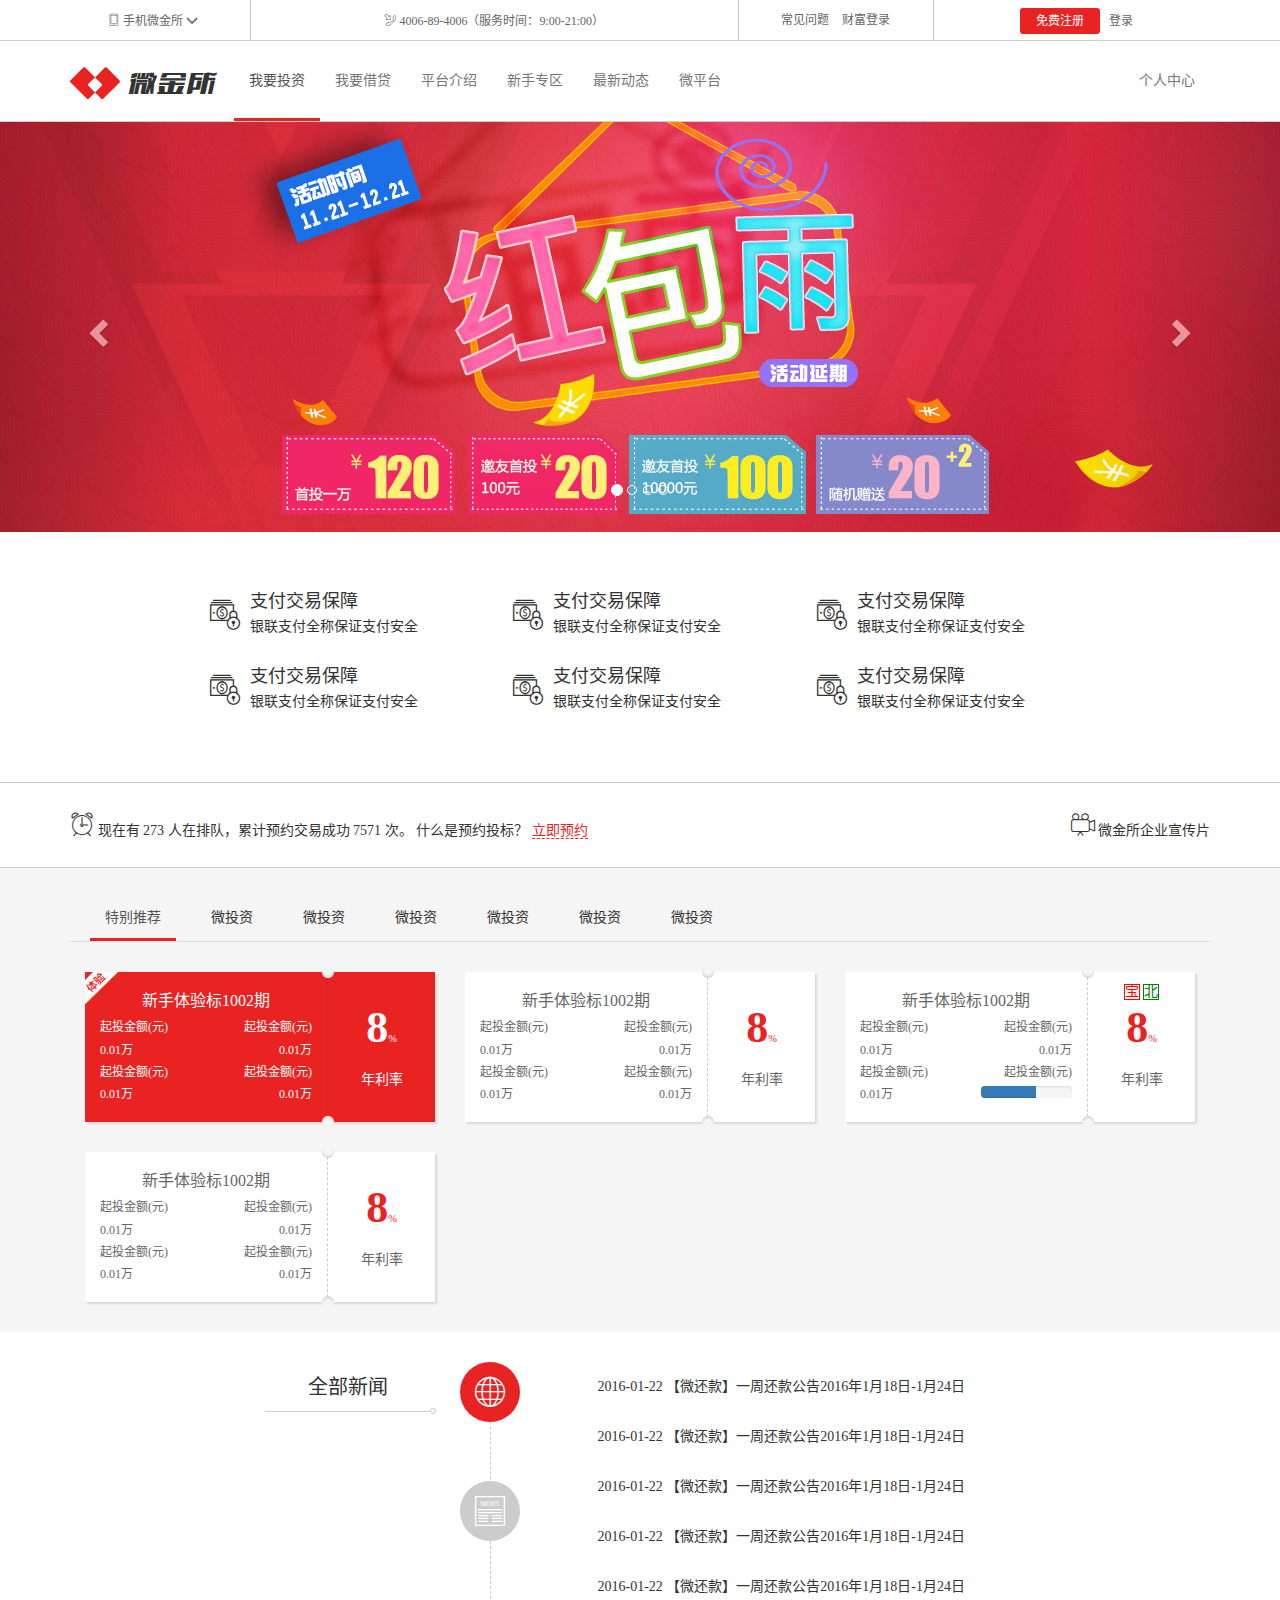
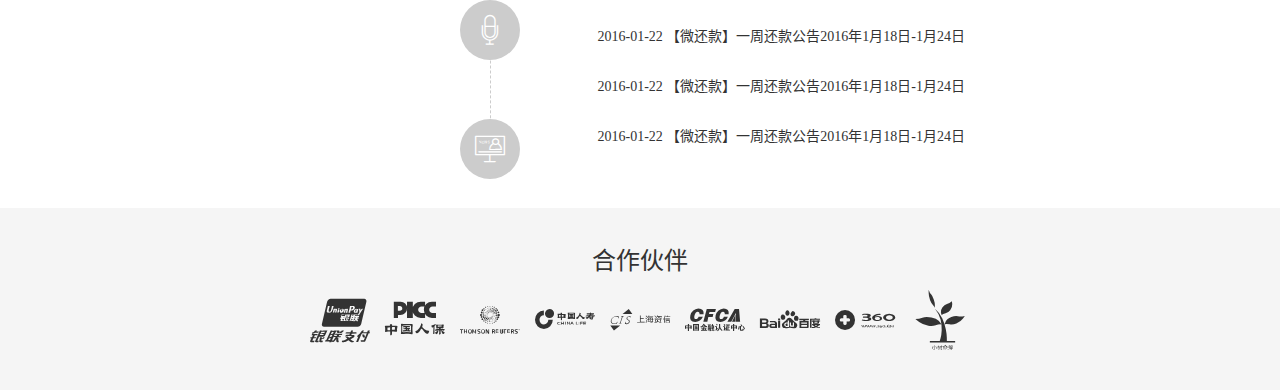
==== product/wjs/index.html @ e246fa55 "resume-0.6" ====
<!DOCTYPE html>
<html lang="zh-CN">
<head>
  <meta charset="utf-8">
  <meta http-equiv="X-UA-Compatible" content="IE=edge">
  <meta name="viewport" content="width=device-width, initial-scale=1,user-scalable=0">
  <title>微金所-传智播客</title>
  <link href="lib/bootstrap/css/bootstrap.css" rel="stylesheet">
  <!--[if lt IE 9]>
  <script src="lib/html5shiv/html5shiv.min.js"></script>
  <script src="lib/respond/respond.js"></script>
  <![endif]-->
  <link rel="stylesheet" href="css/index.css"/>
</head>
<body>
  <!--顶部通栏-->
  <header class="wjs_header hidden-sm hidden-xs">
    <div class="container">
      <div class="row">
        <div class="col-md-2">
          <a href="#" class="wjs_app">
            <span class="wjs_icon wjs_icon_phone"></span>
            <span>手机微金所</span>
            <span class="glyphicon glyphicon-menu-down"></span>
            <img src="images/code.jpg" alt=""/>
          </a>
        </div>
        <div class="col-md-5">
          <span class="wjs_icon wjs_icon_tel"></span>
          <span>4006-89-4006（服务时间：9:00-21:00）</span>
        </div>
        <div class="col-md-2">
          <a href="#">常见问题</a>
          <a href="#" class="m_l10">财富登录</a>
        </div>
        <div class="col-md-3">
          <a href="#" class="btn btn-register btn-xs">免费注册</a>
          <a href="#" class="btn btn-login btn-xs">登录</a>
        </div>
      </div>
    </div>
  </header>
  <!--导航栏-->
  <nav class="navbar wjs_nav" data-spy="affix"  data-offset-top="200">
    <div class="container">
      <div class="navbar-header">
        <button type="button" class="navbar-toggle collapsed" data-toggle="collapse" data-target="#bs-example-navbar-collapse-1" aria-expanded="false">
          <span class="sr-only">Toggle navigation</span>
          <span class="icon-bar"></span>
          <span class="icon-bar"></span>
          <span class="icon-bar"></span>
        </button>
        <a class="navbar-brand" href="#">
          <span class="wjs_icon wjs_icon_logo"></span>
          <span class="wjs_icon wjs_icon_word"></span>
        </a>
      </div>
      <div class="collapse navbar-collapse" id="bs-example-navbar-collapse-1">
        <ul class="nav navbar-nav">
          <li class="active"><a href="#">我要投资</a></li>
          <li><a href="#">我要借贷</a></li>
          <li><a href="#">平台介绍</a></li>
          <li><a href="#">新手专区</a></li>
          <li><a href="#">最新动态</a></li>
          <li><a href="#">微平台</a></li>
        </ul>
        <ul class="nav navbar-nav navbar-right hidden-sm">
          <li><a href="#">个人中心</a></li>
        </ul>
      </div>
    </div>
  </nav>
  <!--轮播图-->
  <div class="wjs_banner">
    <div id="carousel-example-generic" class="carousel slide" data-ride="carousel">
      <ol class="carousel-indicators"></ol>
      <div class="carousel-inner" role="listbox"></div>
      <a class="left carousel-control" href="#carousel-example-generic" role="button" data-slide="prev">
        <span class="glyphicon glyphicon-chevron-left" aria-hidden="true"></span>
        <span class="sr-only">Previous</span>
      </a>
      <a class="right carousel-control" href="#carousel-example-generic" role="button" data-slide="next">
        <span class="glyphicon glyphicon-chevron-right" aria-hidden="true"></span>
        <span class="sr-only">Next</span>
      </a>
    </div>
  </div>
  <!--信息-->
  <div class="wjs_info hidden-xs">
    <div class="container">
      <div class="row">
        <div class="col-md-4 col-sm-6">
          <a href="#" class="media">
            <div class="media-left">
              <span class="wjs_icon wjs_icon_E903"></span>
            </div>
            <div class="media-body">
              <h4 class="media-heading">支付交易保障</h4>
              <p>银联支付全称保证支付安全</p>
            </div>
          </a>
        </div>
        <div class="col-md-4 col-sm-6">
          <a  href="#" class="media">
            <div class="media-left">
              <span class="wjs_icon wjs_icon_E903"></span>
            </div>
            <div class="media-body">
              <h4 class="media-heading">支付交易保障</h4>
              <p>银联支付全称保证支付安全</p>
            </div>
          </a>
        </div>
        <div class="col-md-4 col-sm-6">
          <a  href="#" class="media">
            <div class="media-left">
              <span class="wjs_icon wjs_icon_E903"></span>
            </div>
            <div class="media-body">
              <h4 class="media-heading">支付交易保障</h4>
              <p>银联支付全称保证支付安全</p>
            </div>
          </a>
        </div>
        <div class="col-md-4 col-sm-6">
          <a href="#" class="media">
            <div class="media-left">
              <span class="wjs_icon wjs_icon_E903"></span>
            </div>
            <div class="media-body">
              <h4 class="media-heading">支付交易保障</h4>
              <p>银联支付全称保证支付安全</p>
            </div>
          </a>
        </div>
        <div class="col-md-4 col-sm-6">
          <a  href="#" class="media">
            <div class="media-left">
              <span class="wjs_icon wjs_icon_E903"></span>
            </div>
            <div class="media-body">
              <h4 class="media-heading">支付交易保障</h4>
              <p>银联支付全称保证支付安全</p>
            </div>
          </a>
        </div>
        <div class="col-md-4 col-sm-6">
          <a href="#" class="media">
            <div class="media-left">
              <span class="wjs_icon wjs_icon_E903"></span>
            </div>
            <div class="media-body">
              <h4 class="media-heading">支付交易保障</h4>
              <p>银联支付全称保证支付安全</p>
            </div>
          </a>
        </div>
      </div>
    </div>
  </div>
  <!--预约-->
  <div class="wjs_book">
    <div class="container">
      <div class="pull-left">
        <span class="wjs_icon wjs_icon_E906"></span>
        <span> 现在有 273 人在排队，累计预约交易成功 7571 次。 什么是预约投标？</span>
        <a class="book_link" href="#">立即预约</a>
      </div>
      <div class="pull-right hidden-xs">
        <a class="media_link" href="#">
          <span class="wjs_icon wjs_icon_E905"></span>
          <span>微金所企业宣传片</span>
        </a>
      </div>
    </div>
  </div>
  <!--产品-->
  <div class="wjs_product">
    <div class="container">
      <div class="wjs_product_tabsParent">
        <ul class="nav nav-tabs" role="tablist">
          <li role="presentation" class="active"><a href="#wjs_product_tab01" aria-controls="home" role="tab" data-toggle="tab">特别推荐</a></li>
          <li role="presentation"><a href="#wjs_product_tab02" aria-controls="profile" role="tab" data-toggle="tab">微投资</a></li>
          <li role="presentation"><a href="#wjs_product_tab03" aria-controls="messages" role="tab" data-toggle="tab">微投资</a></li>
          <li role="presentation"><a href="#wjs_product_tab04" aria-controls="settings" role="tab" data-toggle="tab">微投资</a></li>
          <li role="presentation"><a href="#wjs_product_tab05" aria-controls="profile" role="tab" data-toggle="tab">微投资</a></li>
          <li role="presentation"><a href="#wjs_product_tab06" aria-controls="messages" role="tab" data-toggle="tab">微投资</a></li>
          <li role="presentation"><a href="#wjs_product_tab07" aria-controls="settings" role="tab" data-toggle="tab">微投资</a></li>
        </ul>
      </div>
      <div class="tab-content">
        <div role="tabpanel" class="tab-pane active" id="wjs_product_tab01">
          <div class="col-xs-12 col-sm-6 col-md-4">
            <a href="#" class="product_box active">
              <div class="box_right">
                <p><b>8</b><sub>%</sub></p>
                <p>年利率</p>
              </div>
              <div class="box_left">
                <h3>新手体验标1002期</h3>
                <div class="col-xs-6 text-left">
                  <p>起投金额(元)</p>
                  <p>0.01万</p>
                </div>
                <div class="col-xs-6 text-right">
                  <p>起投金额(元)</p>
                  <p>0.01万</p>
                </div>
                <div class="col-xs-6 text-left">
                  <p>起投金额(元)</p>
                  <p>0.01万</p>
                </div>
                <div class="col-xs-6 text-right">
                  <p>起投金额(元)</p>
                  <p>0.01万</p>
                </div>
              </div>
            </a>
          </div>
          <div class="col-xs-12 col-sm-6 col-md-4">
            <a href="#" class="product_box">
              <div class="box_right">
                <p><b>8</b><sub>%</sub></p>
                <p>年利率</p>
              </div>
              <div class="box_left">
                <h3>新手体验标1002期</h3>
                <div class="col-xs-6 text-left">
                  <p>起投金额(元)</p>
                  <p>0.01万</p>
                </div>
                <div class="col-xs-6 text-right">
                  <p>起投金额(元)</p>
                  <p>0.01万</p>
                </div>
                <div class="col-xs-6 text-left">
                  <p>起投金额(元)</p>
                  <p>0.01万</p>
                </div>
                <div class="col-xs-6 text-right">
                  <p>起投金额(元)</p>
                  <p>0.01万</p>
                </div>
              </div>
            </a>
          </div>
          <div class="col-xs-12 col-sm-6 col-md-4">
            <a href="#" class="product_box">
              <div class="box_right">
                <div class="wjs_tip">
                  <!-- tooltip 是需要手动初始化 -->
                  <span class="red" data-toggle="tooltip" data-placement="top" title="微金宝">宝</span>
                  <span class="green" data-toggle="tooltip" data-placement="top" title="北京市">北</span>
                </div>
                <p><b>8</b><sub>%</sub></p>
                <p>年利率</p>
              </div>
              <div class="box_left">
                <h3>新手体验标1002期</h3>
                <div class="col-xs-6 text-left">
                  <p>起投金额(元)</p>
                  <p>0.01万</p>
                </div>
                <div class="col-xs-6 text-right">
                  <p>起投金额(元)</p>
                  <p>0.01万</p>
                </div>
                <div class="col-xs-6 text-left">
                  <p>起投金额(元)</p>
                  <p>0.01万</p>
                </div>
                <div class="col-xs-6 text-right">
                  <p>起投金额(元)</p>
                  <div class="progress">
                    <div class="progress-bar" role="progressbar" aria-valuenow="60" aria-valuemin="0" aria-valuemax="100" style="width: 60%;">
                      <span class="sr-only">60% Complete</span>
                    </div>
                  </div>
                </div>
              </div>
            </a>
          </div>
          <div class="col-xs-12 col-sm-6 col-md-4">
            <a href="#" class="product_box">
              <div class="box_right">
                <p><b>8</b><sub>%</sub></p>
                <p>年利率</p>
              </div>
              <div class="box_left">
                <h3>新手体验标1002期</h3>
                <div class="col-xs-6 text-left">
                  <p>起投金额(元)</p>
                  <p>0.01万</p>
                </div>
                <div class="col-xs-6 text-right">
                  <p>起投金额(元)</p>
                  <p>0.01万</p>
                </div>
                <div class="col-xs-6 text-left">
                  <p>起投金额(元)</p>
                  <p>0.01万</p>
                </div>
                <div class="col-xs-6 text-right">
                  <p>起投金额(元)</p>
                  <p>0.01万</p>
                </div>
              </div>
            </a>
          </div>
        </div>
        <div role="tabpanel" class="tab-pane" id="wjs_product_tab02">2</div>
        <div role="tabpanel" class="tab-pane" id="wjs_product_tab03">3</div>
        <div role="tabpanel" class="tab-pane" id="wjs_product_tab04">4</div>
        <div role="tabpanel" class="tab-pane" id="wjs_product_tab05">5</div>
        <div role="tabpanel" class="tab-pane" id="wjs_product_tab06">6</div>
        <div role="tabpanel" class="tab-pane" id="wjs_product_tab07">7</div>
      </div>
    </div>
  </div>
  <!--新闻-->
  <div class="wjs_news">
    <div class="container">
      <div class="row">
        <div class="col-md-2 col-md-offset-2">
          <div class="wjs_news_title">全部新闻</div>
        </div>
        <div class="col-md-1">
          <div class="wjs_news_line hidden-sm hidden-xs"></div>
          <ul class="nav wjs_news_tabs" role="tablist">
            <li role="presentation" class="active">
              <a href="#home" aria-controls="home" role="tab" data-toggle="tab">
                <span class="wjs_icon wjs_icon_new01"></span>
              </a>
            </li>
            <li role="presentation">
              <a href="#profile" aria-controls="profile" role="tab" data-toggle="tab">
                <span class="wjs_icon wjs_icon_new02"></span>
              </a>
            </li>
            <li role="presentation">
              <a href="#messages" aria-controls="messages" role="tab" data-toggle="tab">
                <span class="wjs_icon wjs_icon_new03"></span>
              </a>
            </li>
            <li role="presentation">
              <a href="#settings" aria-controls="settings" role="tab" data-toggle="tab">
                <span class="wjs_icon wjs_icon_new04"></span>
              </a>
            </li>
          </ul>
        </div>
        <div class="col-md-7">
          <div class="tab-content">
            <div role="tabpanel" class="tab-pane active" id="home">
              <ul>
                <li><span class="hidden-xs">2016-01-22</span> 【微还款】一周还款公告2016年1月18日-1月24日</li>
                <li><span class="hidden-xs">2016-01-22</span> 【微还款】一周还款公告2016年1月18日-1月24日</li>
                <li><span class="hidden-xs">2016-01-22</span> 【微还款】一周还款公告2016年1月18日-1月24日</li>
                <li><span class="hidden-xs">2016-01-22</span> 【微还款】一周还款公告2016年1月18日-1月24日</li>
                <li><span class="hidden-xs">2016-01-22</span> 【微还款】一周还款公告2016年1月18日-1月24日</li>
                <li><span class="hidden-xs">2016-01-22</span> 【微还款】一周还款公告2016年1月18日-1月24日</li>
                <li><span class="hidden-xs">2016-01-22</span> 【微还款】一周还款公告2016年1月18日-1月24日</li>
                <li><span class="hidden-xs">2016-01-22</span> 【微还款】一周还款公告2016年1月18日-1月24日</li>
              </ul>
            </div>
            <div role="tabpanel" class="tab-pane" id="profile">2</div>
            <div role="tabpanel" class="tab-pane" id="messages">3</div>
            <div role="tabpanel" class="tab-pane" id="settings">4</div>
          </div>
        </div>
      </div>
    </div>
  </div>
  <!--合作伙伴-->
  <footer class="wjs_footer">
    <div class="container">
      <h3 class="text-center">合作伙伴</h3>
      <ul>
        <li><a href="#" class="wjs_icon wjs_icon_partner01"></a></li>
        <li><a href="#" class="wjs_icon wjs_icon_partner02"></a></li>
        <li><a href="#" class="wjs_icon wjs_icon_partner03"></a></li>
        <li><a href="#" class="wjs_icon wjs_icon_partner04"></a></li>
        <li><a href="#" class="wjs_icon wjs_icon_partner05"></a></li>
        <li><a href="#" class="wjs_icon wjs_icon_partner06"></a></li>
        <li><a href="#" class="wjs_icon wjs_icon_partner07"></a></li>
        <li><a href="#" class="wjs_icon wjs_icon_partner08"></a></li>
        <li><a href="#" class="wjs_icon wjs_icon_partner09"></a></li>
      </ul>
    </div>
  </footer>

  <!--点盒子内容模板-->
  <script type="text/template" id="template_point">
    <%_.each(model,function(item,i){%>
      <li data-target="#carousel-example-generic" data-slide-to="<%=i%>" class="<%=i==0?'active':''%>"></li>
    <%});%>
  </script>
    <!--图片内容模板 -->
  <script type="text/template" id="template_item">
    <%_.each(model.list,function(item,i){%>
      <div class="item <%=i==0?'active':''%>">
        <%if(model.isMobile){%>
          <!--适配移动端 背景在移动端是没有办法做自适应的 需要用图片-->
          <a class="img_mobile" href="#"><img src="<%=item.img%>" alt=""/></a>
        <%}else{%>
          <!--适配非移动端-->
          <a class="img_box" style="background-image: url(<%=item.bg%>)" href="#"></a>
        <%}%>
      </div>
    <%});%>
  </script>
  <script src="lib/jquery/jquery.js"></script>
  <script src="lib/bootstrap/js/bootstrap.js"></script>
  <script src="lib/underscore/underscore-min.js"></script>
  <script src="js/swipe.js"></script>
  <script src="js/index.js"></script>
</body>
</html>
---- product/wjs/css/index.css ----
/*=======���õ�css=========*/
body{
    font-family: "Microsoft YaHei","sans-serif";
    color: #333;
    font-size: 14px;
}
a{
    color: #333;
}
a:hover{
    color: #333;
    text-decoration: none;
}
/*�Զ�������  �����Զ������������ ���������ļ� ָ�������ļ��ĸ�ʽ*/
@font-face{
    font-family: "wjs";
    src:
    url(../fonts/MiFie-Web-Font.eot) format("embedded-opentype"),
    url(../fonts/MiFie-Web-Font.svg) format("svg"),
    url(../fonts/MiFie-Web-Font.ttf) format("truetype"),
    url(../fonts/MiFie-Web-Font.woff) format("woff");
}
.wjs_icon{
    font-family: wjs;
}
.wjs_icon_phone::before{
    content: "\e908";
}
.wjs_icon_tel::before{
    content: "\e909";
}
.wjs_icon_logo::before{
    content: "\e920";
}
.wjs_icon_word::before{
    content: "\e93e";
}
.wjs_icon_E903::before{
    content: "\e903";
}
.wjs_icon_E906::before{
    content: "\e906";
}
.wjs_icon_E905::before{
    content: "\e905";
}
.wjs_icon_E907::before{
    content: "\e907";
}
.wjs_icon_E901::before{
    content: "\e901";
}
.wjs_icon_E900::before{
    content: "\e900";
}
.wjs_icon_E904::before{
    content: "\e904";
}
.wjs_icon_E902::before{
    content: "\e902";
}
.wjs_icon_E906::before{
    content: "\e906";
}
.wjs_icon_new01::before{
    content: "\e90e";
}
.wjs_icon_new02::before{
    content: "\e90f";
}
.wjs_icon_new03::before{
    content: "\e910";
}
.wjs_icon_new04::before{
    content: "\e911";
}
.wjs_icon_partner01::before{
    content:"\e946";
}
.wjs_icon_partner02::before{
    content: "\e92f";
}
.wjs_icon_partner03::before{
    content: "\e92e";
}
.wjs_icon_partner04::before{
    content: "\e92a";
}
.wjs_icon_partner05::before{
    content: "\e929";
}
.wjs_icon_partner06::before{
    content: "\e931";
}
.wjs_icon_partner07::before{
    content: "\e92c";
}
.wjs_icon_partner08::before{
    content: "\e92b";
}
.wjs_icon_partner09::before{
    content: "\e92d";
}

.m_r10{
    margin-right: 10px;
}
.m_t10{
    margin-top: 10px;
}
.m_l10{
    margin-left: 10px;
}
.m_b10{
     margin-bottom: 10px;
 }




/*=======ҳ���css=========*/
/*����ͨ��*/
.wjs_header{
    border-bottom: 1px solid #ccc;
    color: #666;
    font-size: 12px;
    position: relative;
    z-index: 1001;
}
.wjs_header .wjs_app{
    color: #666;
    position: relative;
    display: block;
}
.wjs_header a{
    color: #666;
}
.wjs_header .wjs_app img{
    display: none;
}
.wjs_header .wjs_app:hover img{
    display: block;
    position: absolute;
    top: 40px;
    left: 50%;
    margin-left: -60px;
    border: 1px solid #ccc;
    border-top: none;
}
.wjs_header > .container > .row > div{
    height: 40px;
    line-height: 40px;
    text-align: center;
}
.wjs_header > .container > .row > div + div{
    border-left: 1px solid #ccc;
}

.wjs_header .btn-register{
    background: #E92322;
    color: #fff;
    padding: 3px 15px;
}

/*������*/
.wjs_nav {
    background-color: #fff;
    border: none;
    border-bottom: 1px solid #ccc;
    margin-bottom: 0;
    z-index: 1001;
    border-radius: 0;
    width: 100%;
    top: 0;
}
@media screen and (max-width: 768px){
    .wjs_nav .navbar-collapse{
        width: 100%;
        position: absolute;
        background: #fff;
    }
}
.wjs_nav .wjs_icon_logo{
    font-size: 50px;
    color: #E92322;
    line-height: 50px;
    vertical-align: middle;
}
.wjs_nav .wjs_icon_word{
    font-size: 36px;
    color: #333;
    line-height: 50px;
    vertical-align: middle;
}
.wjs_nav .navbar-brand {
    color: #777;
    height: 80px;
    line-height: 50px;
}
.wjs_nav .navbar-brand:hover,
.wjs_nav .navbar-brand:focus {
    color: #5e5e5e;
    background-color: transparent;
}
.wjs_nav .navbar-text {
    color: #777;
}
.wjs_nav .navbar-nav > li > a {
    color: #777;
    height: 80px;
    line-height: 50px;
}
.wjs_nav .navbar-nav > li > a:hover,
.wjs_nav .navbar-nav > li > a:focus {
    color: #333;
    background-color: transparent;
    border-bottom: 3px solid #E92322;
}
.wjs_nav .navbar-nav > .active > a,
.wjs_nav .navbar-nav > .active > a:hover,
.wjs_nav .navbar-nav > .active > a:focus {
    color: #555;
    background-color: #fff;
    border-bottom: 3px solid #E92322;
}
.wjs_nav .navbar-nav > .disabled > a,
.wjs_nav .navbar-nav > .disabled > a:hover,
.wjs_nav .navbar-nav > .disabled > a:focus {
    color: #ccc;
    background-color: transparent;
}
.wjs_nav .navbar-toggle {
    border-color: #ddd;
    margin-top: 23px;
    margin-bottom: 23px;
}
.wjs_nav .navbar-toggle:hover,
.wjs_nav .navbar-toggle:focus {
    background-color: #ddd;
}
.wjs_nav .navbar-toggle .icon-bar {
    background-color: #888;
}
.wjs_nav .navbar-collapse,
.wjs_nav .navbar-form {
    border-color: #e7e7e7;
}
.wjs_nav .navbar-nav > .open > a,
.wjs_nav .navbar-nav > .open > a:hover,
.wjs_nav .navbar-nav > .open > a:focus {
    color: #555;
    background-color: #e7e7e7;
}
@media (max-width: 767px) {
    .wjs_nav .navbar-nav .open .dropdown-menu > li > a {
        color: #777;
    }
    .wjs_nav .navbar-nav .open .dropdown-menu > li > a:hover,
    .wjs_nav .navbar-nav .open .dropdown-menu > li > a:focus {
        color: #333;
        background-color: transparent;
    }
    .wjs_nav .navbar-nav .open .dropdown-menu > .active > a,
    .wjs_nav .navbar-nav .open .dropdown-menu > .active > a:hover,
    .wjs_nav .navbar-nav .open .dropdown-menu > .active > a:focus {
        color: #555;
        background-color: #e7e7e7;
    }
    .wjs_nav .navbar-nav .open .dropdown-menu > .disabled > a,
    .wjs_nav .navbar-nav .open .dropdown-menu > .disabled > a:hover,
    .wjs_nav .navbar-nav .open .dropdown-menu > .disabled > a:focus {
        color: #ccc;
        background-color: transparent;
    }
}
.wjs_nav .navbar-link {
    color: #777;
}
.wjs_nav .navbar-link:hover {
    color: #333;
}
.wjs_nav .btn-link {
    color: #777;
}
.wjs_nav .btn-link:hover,
.wjs_nav .btn-link:focus {
    color: #333;
}
.wjs_nav .btn-link[disabled]:hover,
fieldset[disabled] .wjs_nav .btn-link:hover,
.wjs_nav .btn-link[disabled]:focus,
fieldset[disabled] .wjs_nav .btn-link:focus {
    color: #ccc;
}

/*�ֲ�ͼ*/
.wjs_banner{

}
.wjs_banner .img_box{
    display: block;
    height: 410px;
    background-repeat: no-repeat;
    background-position: center;
    background-size: cover;
}
.wjs_banner .img_mobile{
    width: 100%;
    display: block;
}
.wjs_banner .img_mobile img{
    width: 100%;
    display: block;
}

/*��Ϣģ��*/
.wjs_info{
    padding: 50px 0;
    border-bottom: 1px solid #ccc;
}
.wjs_info > .container{
    width: 910px;
}
.wjs_info .wjs_icon{
    font-size: 30px;
}
.wjs_info .media{
    padding: 10px;
    display: block;
}
.wjs_info .media:hover{
    color: #E92322;
}
.wjs_info .media > .media-left{
    padding-top: 2px;
}

/*ԤԼ*/
.wjs_book{
    padding: 25px 0;
    border-bottom: 1px solid #ccc;
}
@media screen and (min-height: 1200px){
    .wjs_book .container{
        width: 910px;
    }
}
.wjs_book .wjs_icon{
    font-size: 24px;
}
.wjs_book .book_link{
    color: #E92322;
    border-bottom: 1px dashed #E92322;
}
.wjs_book .media_link:hover{
    color: #E92322;
}

/*��Ʒ*/
.wjs_product{
    padding: 30px 0;
    background: #f5f5f5;
}
.wjs_product .nav-tabs {
    border-bottom: 1px solid #ddd;
}
.wjs_product .nav-tabs > li {
    float: left;
    margin-bottom: 0;
    padding-left: 20px;
}
.wjs_product .nav-tabs > li > a {
    margin-right: 0;
    line-height: 1.42857143;
    border: none;
    border-radius: 4px 4px 0 0;
}
.wjs_product .nav-tabs > li > a:hover {
    border-color: #eee #eee #ddd;
    background: #f5f5f5;
}
.wjs_product .nav-tabs > li.active > a,
.wjs_product .nav-tabs > li.active > a:hover,
.wjs_product .nav-tabs > li.active > a:focus {
    color: #555;
    cursor: default;
    background-color: #f5f5f5;
    border: none;
    border-bottom: 3px solid #E92322;
}
.wjs_product .nav-tabs.nav-justified {
    width: 100%;
    border-bottom: 0;
}
.wjs_product .nav-tabs.nav-justified > li {
    float: none;
}
.wjs_product .nav-tabs.nav-justified > li > a {
    margin-bottom: 5px;
    text-align: center;
}
.wjs_product .nav-tabs.nav-justified > .dropdown .dropdown-menu {
    top: auto;
    left: auto;
}
@media (min-width: 768px) {
    .wjs_product .nav-tabs.nav-justified > li {
        display: table-cell;
        width: 1%;
    }
    .wjs_product .nav-tabs.nav-justified > li > a {
        margin-bottom: 0;
    }
}
.wjs_product .nav-tabs.nav-justified > li > a {
    margin-right: 0;
    border-radius: 4px;
}
.wjs_product .nav-tabs.nav-justified > .active > a,
.wjs_product .nav-tabs.nav-justified > .active > a:hover,
.wjs_product .nav-tabs.nav-justified > .active > a:focus {
    border: 1px solid #ddd;
}
@media (min-width: 768px) {
    .wjs_product .nav-tabs.nav-justified > li > a {
        border-bottom: 1px solid #ddd;
        border-radius: 4px 4px 0 0;
    }
    .wjs_product .nav-tabs.nav-justified > .active > a,
    .wjs_product .nav-tabs.nav-justified > .active > a:hover,
    .wjs_product .nav-tabs.nav-justified > .active > a:focus {
        border-bottom-color: #fff;
    }
}
.wjs_product .wjs_product_tabsParent{
    overflow: hidden;
}
@media screen and (max-width: 768px){
    .wjs_product .tab-pane > .col-xs-12{
        padding-left:0;
        padding-right:0;
    }
}

/*��Ʒ����*/
.product_box{
    color: #666;
    height:150px;
    display: block;
    box-shadow: 2px 2px 2px #d8d8d8;
    background: #fff;
    margin-top: 30px;
    position: relative;
}
.product_box:hover{
    color: #666;
}
.product_box.active{
    background: #E92322;
    color: #fff;
}
.product_box.active:before{
    content: "\e915";
    font-family: wjs;
    font-size:33px;
    position: absolute;
    top: -7px;
    left: 0;
}
.product_box .box_left{
    overflow: hidden;
    font-size: 12px;
}
.product_box .box_left h3{
    font-size: 16px;
    text-align: center;
}
.product_box .box_left p{
    margin-bottom: 5px;
}
.product_box .box_right{
    float: right;
    width: 108px;
    height: 150px;
    text-align: center;
    position: relative;
    border-left: 1px dashed #ccc;
}
.product_box.active .box_right{
    border-left: 1px dashed #c12e2a;
}
.product_box .box_right b{
    font-size: 44px;
}
.product_box .box_right sub{
    bottom: 0;
}
.product_box .box_right p:nth-of-type(1){
    color: #E92322;
    margin-top: 25px;
}
.product_box.active .box_right p:nth-of-type(1){
    color: #fff;
}
.product_box .wjs_tip{
    position: absolute;
    right: 0;
    top: 0;
    width: 100%;
    margin-top: 10px;
}
.product_box .box_right::before,
.product_box .box_right::after{
    content: "";
    position: absolute;
    left: -6px;
    width: 12px;
    height: 12px;
    border-radius: 6px;
    background: #f5f5f5;
}
.product_box .box_right::before{
    top: -6px;
    box-shadow: 0 -2px 2px #d8d8d8 inset;
}
.product_box .box_right::after{
    bottom: -6px;
    box-shadow: 0 2px 2px #d8d8d8 inset;
}

.product_box .wjs_tip span{
    width: 16px;
    height: 16px;
    line-height: 13px;
    text-align: center;
    border: 1px solid #ccc;
    display: inline-block;
}
.product_box .wjs_tip span.red{
    color: red;
    border-color: red;
}
.product_box .wjs_tip span.green{
    color: green;
    border-color: green;
}
.product_box .progress{
    height: 12px;
    margin: 5px 0;
}

/*����ģ��*/
.wjs_news{
    padding: 30px 0;
}
.wjs_news .wjs_news_title{
    font-size: 20px;
    line-height: 50px;
    height: 50px;
    text-align: center;
    border-bottom: 1px solid #ccc;
    position: relative;
}
.wjs_news .wjs_news_title::after{
    content: "";
    position: absolute;
    height: 6px;
    width: 6px;
    border-radius: 3px;
    border: 1px solid #ccc;
    bottom: -3px;
    right: -6px;
}

.wjs_news_line{
    position: absolute;
    height: 100%;
    border-left: 1px dashed #ccc;
    width: 1px;
    top: 0;
    left: 45px;
}

.wjs_news_tabs {
}
.wjs_news_tabs .wjs_icon{
    color: #fff;
    font-size: 30px;
}
.wjs_news_tabs > li {
    float: left;
    margin-bottom: -1px;
}
.wjs_news_tabs > li > a {
    background: #ccc;
    height: 60px;
    width: 60px;
    border-radius: 30px;
    display: block;
    padding: 0;
    line-height: 60px;
    text-align: center;
    margin-bottom: 60px;
}

/*tabs ��С��Ļ�豸��ʾ��� ҳǩ ��Ҫ�̶����*/
@media screen and (min-width: 768px) and (max-width: 992px){
    .wjs_news_tabs > li > a{
        margin: 20px 50px;
    }
}
/*tabs ��С��Ļ�豸��ʾ��� ҳǩ ��Ҫ�������*/
@media screen and (max-width: 768px) {
    .wjs_news_tabs > li{
        width: 25%;
    }
    .wjs_news_tabs > li > a{
        margin: 20px;
    }
}
.wjs_news_tabs > li:last-child > a{
    margin-bottom: 0;
}
.wjs_news_tabs > li > a:hover {
    border: none;
    background: #E92322;
    height: 60px;
    width: 60px;
    border-radius: 30px;
    display: block;
}
.wjs_news_tabs > li.active > a,
.wjs_news_tabs > li.active > a:hover,
.wjs_news_tabs > li.active > a:focus {
    color: #555;
    cursor: default;
    background: #E92322;
    height: 60px;
    width: 60px;
    border-radius: 30px;
    display: block;
}
.wjs_news_tabs.nav-justified {
    width: 100%;
    border-bottom: 0;
}
.wjs_news_tabs.nav-justified > li {
    float: none;
}
.wjs_news_tabs.nav-justified > li > a {
    margin-bottom: 5px;
    text-align: center;
}
.wjs_news_tabs.nav-justified > .dropdown .dropdown-menu {
    top: auto;
    left: auto;
}
@media (min-width: 768px) {
    .wjs_news_tabs.nav-justified > li {
        display: table-cell;
        width: 1%;
    }
    .wjs_news_tabs.nav-justified > li > a {
        margin-bottom: 0;
    }
}
.wjs_news_tabs.nav-justified > li > a {
    margin-right: 0;
    border-radius: 4px;
}
.wjs_news_tabs.nav-justified > .active > a,
.wjs_news_tabs.nav-justified > .active > a:hover,
.wjs_news_tabs.nav-justified > .active > a:focus {
    border: 1px solid #ddd;
}
@media (min-width: 768px) {
    .wjs_news_tabs.nav-justified > li > a {
        border-bottom: 1px solid #ddd;
        border-radius: 4px 4px 0 0;
    }
    .wjs_news_tabs.nav-justified > .active > a,
    .wjs_news_tabs.nav-justified > .active > a:hover,
    .wjs_news_tabs.nav-justified > .active > a:focus {
        border-bottom-color: #fff;
    }
}

.wjs_news .tab-pane > ul{
    list-style: none;
}
.wjs_news .tab-pane > ul > li{
    padding: 15px 0;
}

/*�������*/
.wjs_footer{
    background: #f5f5f5;
    padding: 20px 0;
}
.wjs_footer ul{
    list-style: none;
    text-align: center;
    margin: 0;
    padding: 0;
    font-size: 60px;
}
.wjs_footer ul li{
    display: inline-block;
}
.wjs_footer ul li a{
    line-height: 50px;
    vertical-align: middle;
    display: block;
}
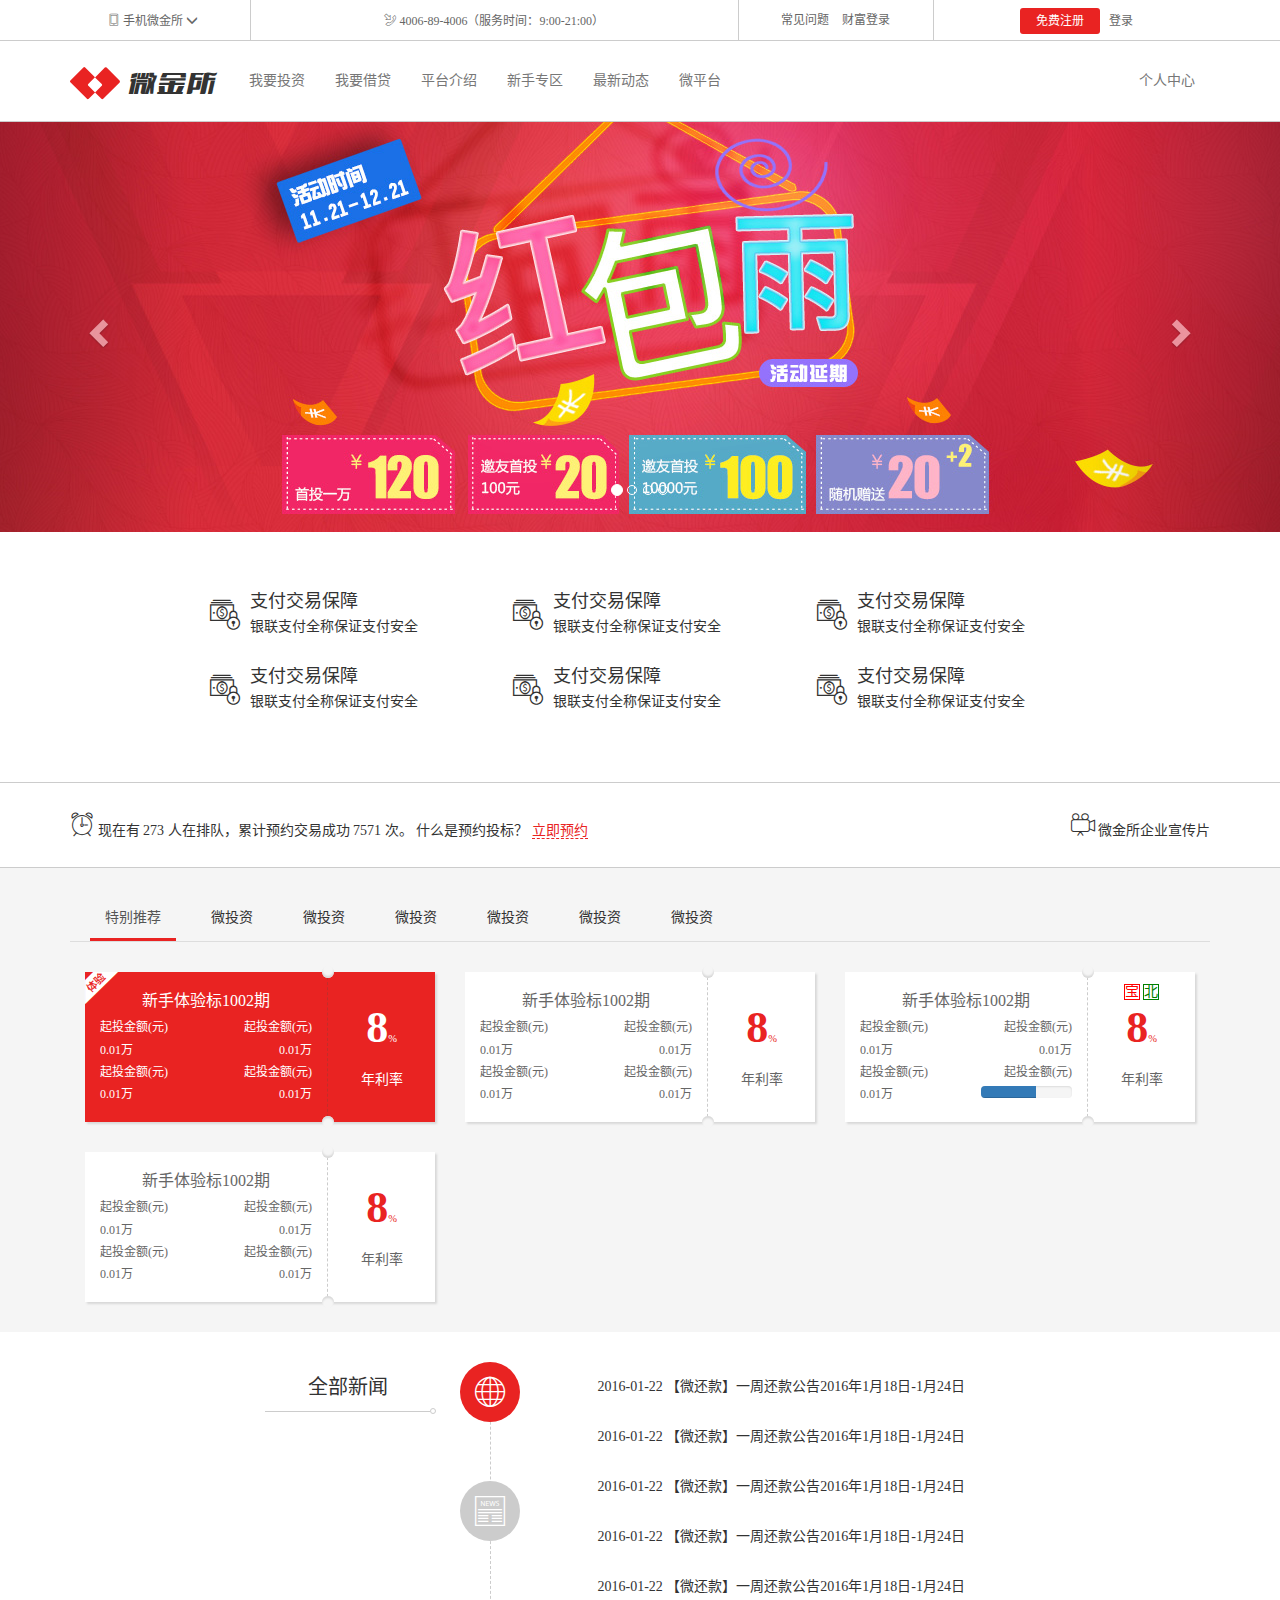
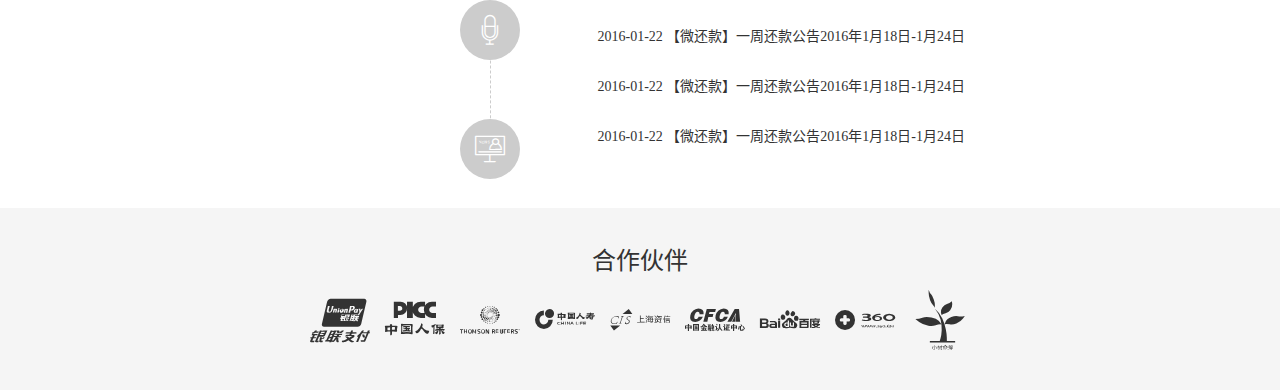
==== commit 49be9870: "resume-1.0" ====
--- a/product/wjs/index.html
+++ b/product/wjs/index.html
@@ -4,7 +4,7 @@
   <meta charset="utf-8">
   <meta http-equiv="X-UA-Compatible" content="IE=edge">
   <meta name="viewport" content="width=device-width, initial-scale=1,user-scalable=0">
-  <title>微金所-传智播客</title>
+  <title>微金所</title>
   <link href="lib/bootstrap/css/bootstrap.css" rel="stylesheet">
   <!--[if lt IE 9]>
   <script src="lib/html5shiv/html5shiv.min.js"></script>
@@ -57,7 +57,7 @@
       </div>
       <div class="collapse navbar-collapse" id="bs-example-navbar-collapse-1">
         <ul class="nav navbar-nav">
-          <li class="active"><a href="#">我要投资</a></li>
+          <li><a href="#">我要投资</a></li>
           <li><a href="#">我要借贷</a></li>
           <li><a href="#">平台介绍</a></li>
           <li><a href="#">新手专区</a></li>
--- a/product/wjs/css/index.css
+++ b/product/wjs/css/index.css
@@ -125,7 +125,7 @@
     color: #666;
     font-size: 12px;
     position: relative;
-    z-index: 1001;
+    z-index: 11;
 }
 .wjs_header .wjs_app{
     color: #666;
@@ -137,6 +137,7 @@
 }
 .wjs_header .wjs_app img{
     display: none;
+    z-index: 1003;
 }
 .wjs_header .wjs_app:hover img{
     display: block;
@@ -168,7 +169,7 @@
     border: none;
     border-bottom: 1px solid #ccc;
     margin-bottom: 0;
-    z-index: 1001;
+    z-index: 10;
     border-radius: 0;
     width: 100%;
     top: 0;
